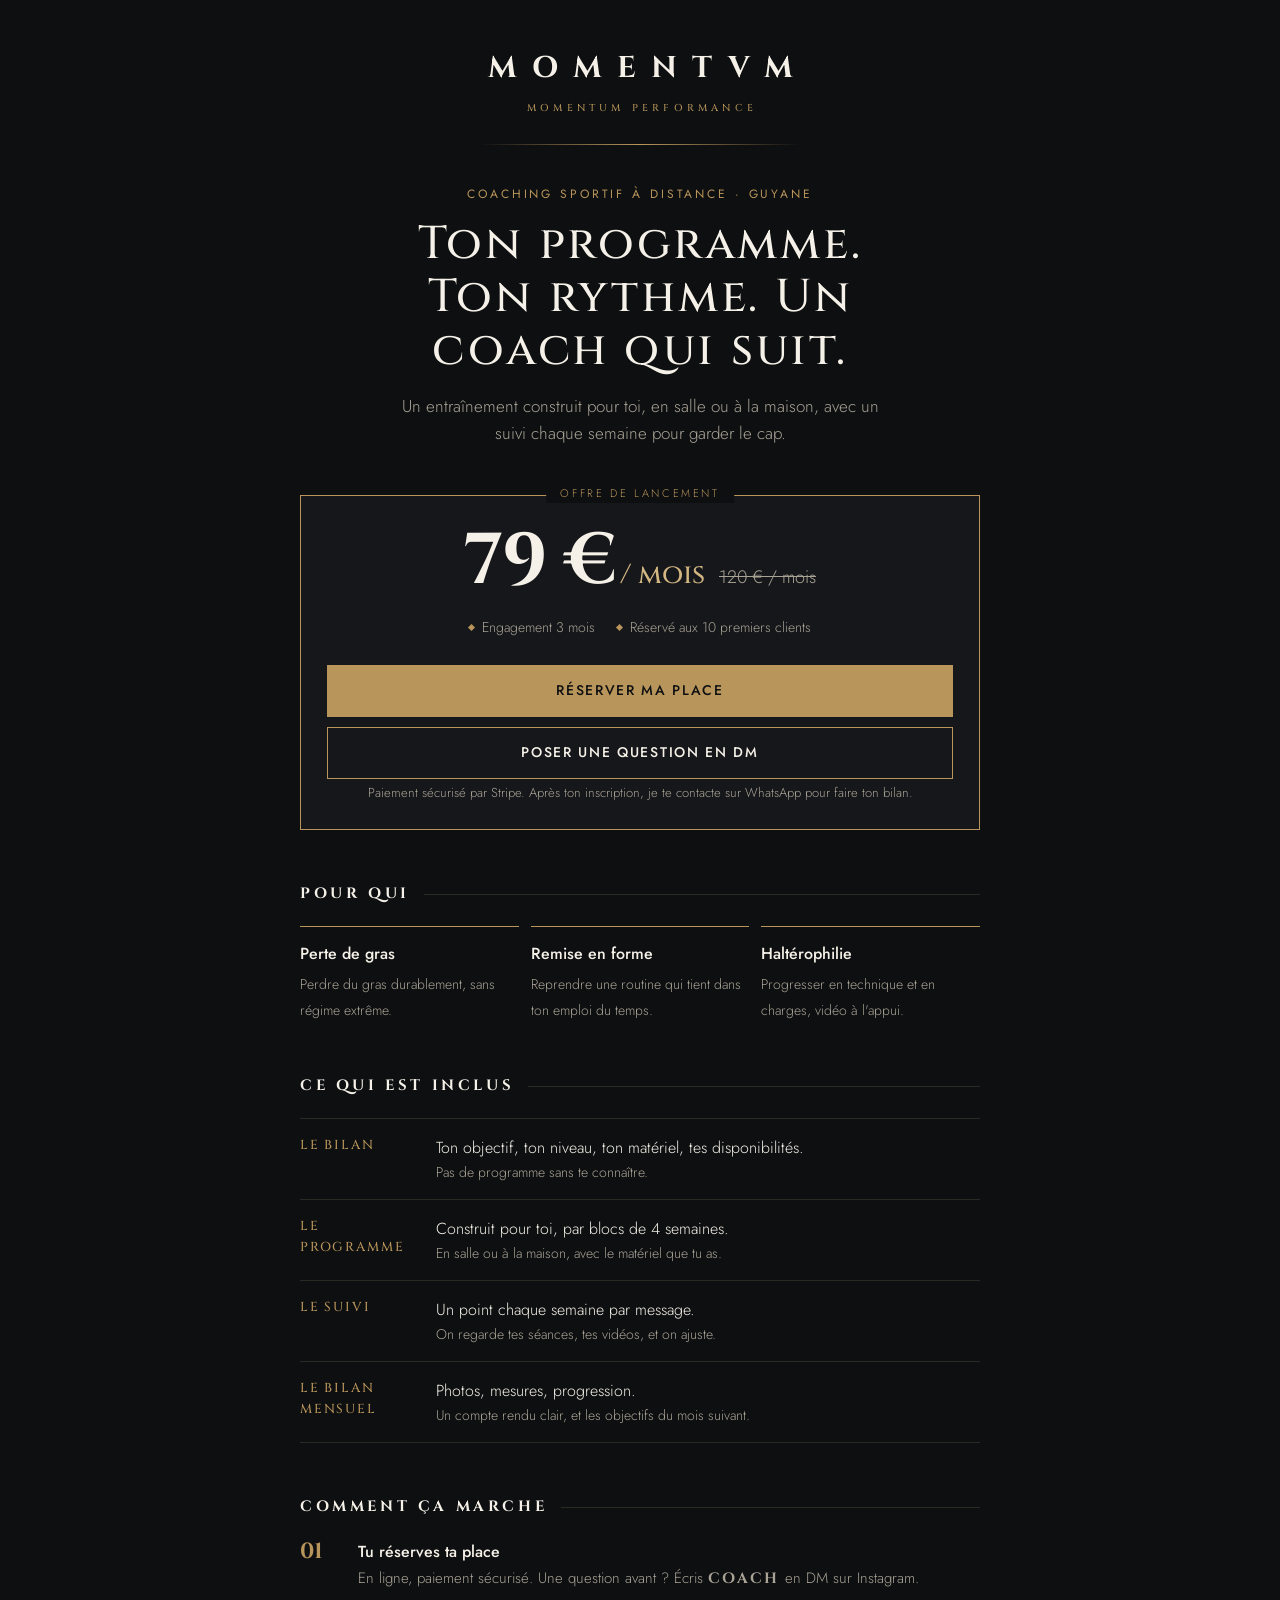
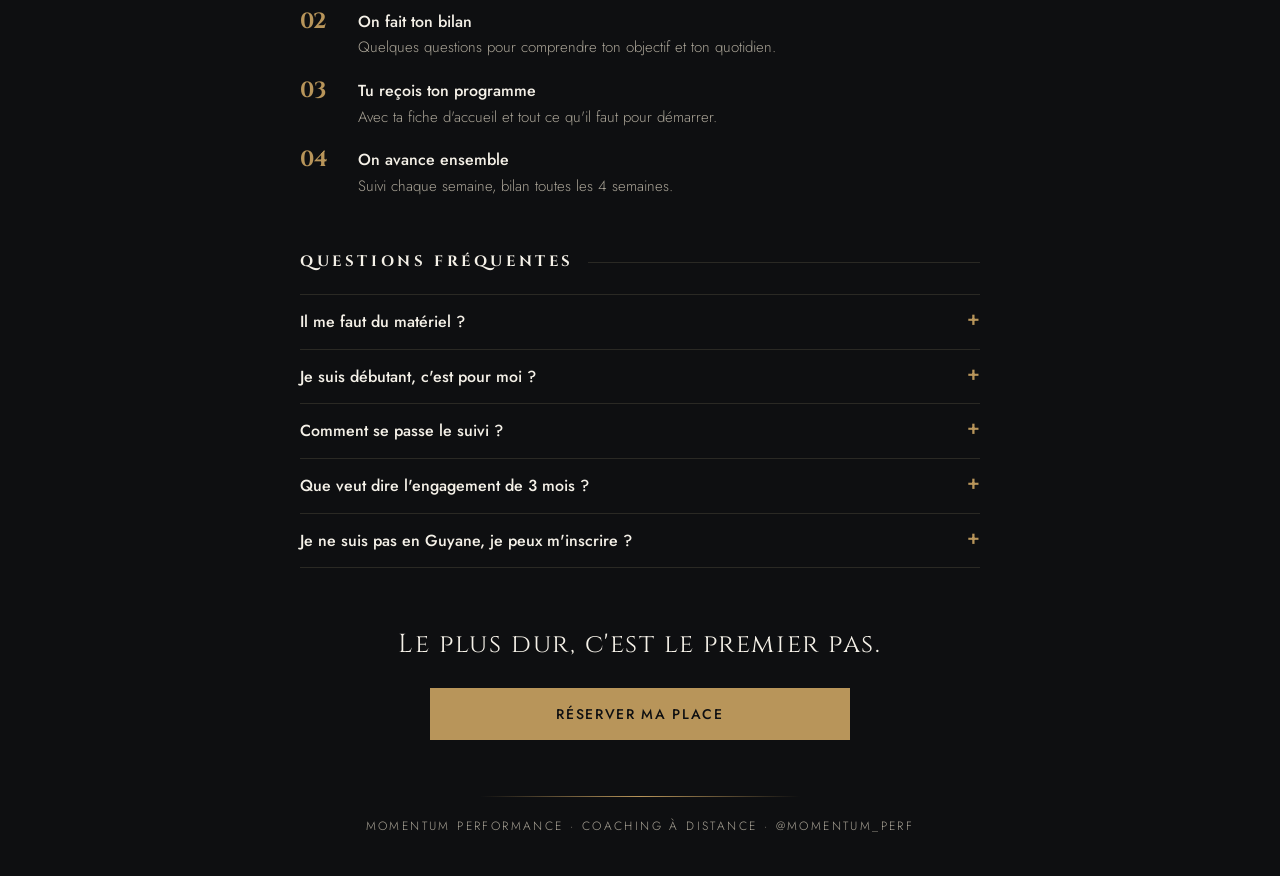
==== index.html @ ff05b8c0 "Add initial HTML structure for coaching website" ====
<!doctype html>
<html lang="fr">
<head>
<meta charset="utf-8">
<meta name="viewport" content="width=device-width,initial-scale=1,viewport-fit=cover">
<meta name="description" content="Coaching sportif à distance en Guyane : perte de gras, remise en forme, haltérophilie. Offre de lancement à 79 € par mois, réservée aux 10 premiers clients.">
<meta property="og:title" content="Momentum Performance · Coaching à distance">
<meta property="og:description" content="Offre de lancement : 79 € / mois au lieu de 120 €. 10 places.">
<title>Momentum Coaching à distance</title>
<link rel="preconnect" href="https://fonts.googleapis.com">
<link rel="preconnect" href="https://fonts.gstatic.com" crossorigin>
<link rel="stylesheet" href="https://fonts.googleapis.com/css2?family=Cinzel:wght@500;700&family=Jost:wght@300;400;500&display=swap">
<style>
/* Layout : une colonne étroite façon carte de membre ; bandeau noir, filets or, offre au centre */
:root{
  --bg:#0E0F11; --surface:#16171A; --line:#2A2924;
  --ivory:#F5F1E8; --muted:#A9A396; --gold:#B8955A; --gold-soft:#D3B783;
  --display:"Cinzel", "Trajan Pro", Georgia, serif;
  --body:"Jost", "Futura", "Avenir Next", system-ui, sans-serif;
  color-scheme:dark;
}
*{box-sizing:border-box}
body{background:var(--bg);color:var(--ivory);font-family:var(--body);font-weight:300;font-size:16px;line-height:1.6;margin:0}
.wrap{max-width:720px;margin:0 auto;padding-left:max(20px,env(safe-area-inset-left,0px));padding-right:max(20px,env(safe-area-inset-right,0px))}
a{color:inherit}
:focus-visible{outline:2px solid var(--gold);outline-offset:3px}

header{padding-block:44px 8px;text-align:center}
.mark{font-family:var(--display);font-weight:700;letter-spacing:.5em;font-size:clamp(22px,6vw,30px);margin-right:-.5em}
.mark-sub{font-family:var(--display);font-weight:500;letter-spacing:.42em;font-size:10px;color:var(--gold);margin-top:8px;margin-right:-.42em}
.rule{height:1px;background:linear-gradient(90deg,transparent,var(--gold),transparent);margin:28px auto 0;width:min(320px,70%)}

.hero{text-align:center;padding-block:32px 8px}
.eyebrow{font-size:12px;letter-spacing:.24em;text-transform:uppercase;color:var(--gold);font-weight:400}
h1{font-family:var(--display);font-weight:500;font-size:clamp(28px,7.4vw,46px);line-height:1.15;letter-spacing:.06em;margin:14px 0 16px;text-wrap:balance}
.lead{color:var(--muted);font-size:17px;max-width:30em;margin:0 auto}

.offer{margin:40px 0 0;border:1px solid var(--gold);padding:30px 26px 26px;position:relative;background:var(--surface)}
.offer::before{content:"Offre de lancement";position:absolute;top:-11px;left:50%;transform:translateX(-50%);background:var(--bg);padding:0 14px;font-size:11px;letter-spacing:.24em;text-transform:uppercase;color:var(--gold);white-space:nowrap}
.price{display:flex;align-items:baseline;justify-content:center;gap:14px;flex-wrap:wrap}
.price .now{font-family:var(--display);font-weight:700;font-size:clamp(52px,14vw,72px);line-height:1;color:var(--ivory)}
.price .now small{font-size:.38em;font-weight:500;color:var(--gold-soft);margin-left:4px}
.price .was{color:var(--muted);text-decoration:line-through;font-size:18px}
.terms{display:flex;justify-content:center;flex-wrap:wrap;gap:8px 22px;margin:18px 0 0;padding:0;list-style:none;font-size:14px;color:var(--muted)}
.terms li{display:flex;align-items:center;gap:8px}
.terms li::before{content:"";width:5px;height:5px;background:var(--gold);transform:rotate(45deg)}
.cta{display:flex;flex-direction:column;gap:10px;margin-top:26px}
.btn{display:flex;align-items:center;justify-content:center;min-height:52px;padding:12px 18px;text-decoration:none;font-weight:500;letter-spacing:.12em;text-transform:uppercase;font-size:14px;border:1px solid var(--gold);transition:background .2s,color .2s}
.btn.primary{background:var(--gold);color:var(--bg)}
.btn.primary:hover{background:var(--gold-soft)}
.btn.ghost{color:var(--ivory)}
.btn.ghost:hover{background:rgba(184,149,90,.12)}
.cta-note{text-align:center;font-size:13px;color:var(--muted);margin:4px 0 0}

h2{font-family:var(--display);font-weight:700;font-size:15px;letter-spacing:.24em;text-transform:uppercase;margin:0 0 20px;display:flex;align-items:center;gap:14px}
h2::after{content:"";flex:1;height:1px;background:var(--line)}
section.block{padding-block:52px 0}

.goals{display:grid;grid-template-columns:repeat(3,minmax(0,1fr));gap:12px}
.goal{border-top:1px solid var(--gold);padding-top:14px;min-width:0}
.goal b{display:block;font-weight:500;font-size:16px;margin-bottom:4px}
.goal span{color:var(--muted);font-size:14px}

.incl{display:grid;gap:0;margin:0;padding:0;list-style:none}
.incl li{display:grid;grid-template-columns:120px 1fr;gap:16px;padding:16px 0;border-bottom:1px solid var(--line)}
.incl li:first-child{border-top:1px solid var(--line)}
.incl dt,.incl .k{font-family:var(--display);font-weight:500;font-size:13px;letter-spacing:.14em;text-transform:uppercase;color:var(--gold)}
.incl .v{color:var(--ivory);min-width:0}
.incl .v span{display:block;color:var(--muted);font-size:14px}

.steps{counter-reset:s;display:grid;gap:18px;margin:0;padding:0;list-style:none}
.steps li{counter-increment:s;display:grid;grid-template-columns:44px 1fr;gap:14px;align-items:start}
.steps li::before{content:counter(s,decimal-leading-zero);font-family:var(--display);font-weight:700;color:var(--gold);font-size:22px;line-height:1.2}
.steps b{font-weight:500;display:block}
.steps span{color:var(--muted);font-size:15px}
.kw{font-family:var(--display);font-weight:700;letter-spacing:.14em;color:var(--gold-soft)}

details{border-bottom:1px solid var(--line);padding:14px 0}
details:first-of-type{border-top:1px solid var(--line)}
summary{cursor:pointer;font-weight:500;list-style:none;display:flex;justify-content:space-between;gap:16px}
summary::-webkit-details-marker{display:none}
summary::after{content:"+";color:var(--gold);font-size:20px;line-height:1}
details[open] summary::after{content:"–"}
details p{color:var(--muted);margin:10px 0 0;font-size:15px}

.final{text-align:center;padding-block:56px 20px}
.final p{font-family:var(--display);font-size:clamp(20px,5vw,26px);letter-spacing:.06em;margin:0 0 22px;text-wrap:balance}
.final .cta{max-width:420px;margin:0 auto}
footer{text-align:center;padding-block:36px 40px;color:var(--muted);font-size:12px;letter-spacing:.2em;text-transform:uppercase}
footer .rule{margin:0 auto 20px}

@media (max-width:560px){
  .goals{grid-template-columns:1fr}
  .incl li{grid-template-columns:1fr;gap:4px}
  .offer{padding:28px 18px 22px}
}
@media (prefers-reduced-motion:reduce){.btn{transition:none}}
</style>
</head>
<body>

<div class="wrap">
  <header>
    <div class="mark">MOMENTVM</div>
    <div class="mark-sub">MOMENTUM PERFORMANCE</div>
    <div class="rule"></div>
  </header>

  <section class="hero">
    <div class="eyebrow">Coaching sportif à distance · Guyane</div>
    <h1>Ton programme. Ton rythme. Un coach qui suit.</h1>
    <p class="lead">Un entraînement construit pour toi, en salle ou à la maison, avec un suivi chaque semaine pour garder le cap.</p>
  </section>

  <section class="offer" aria-label="Offre de lancement">
    <div class="price"><span class="now">79&nbsp;€<small>/ mois</small></span><span class="was">120 € / mois</span></div>
    <ul class="terms">
      <li>Engagement 3 mois</li>
      <li>Réservé aux 10 premiers clients</li>
    </ul>
    <div class="cta">
      <a class="btn primary" href="https://buy.stripe.com/bJebJ1dsj1pb5iCbSk3ZK00" target="_blank" rel="noopener">Réserver ma place</a>
      <a class="btn ghost" href="https://www.instagram.com/momentum_perf/" target="_blank" rel="noopener">Poser une question en DM</a>
    </div>
    <p class="cta-note">Paiement sécurisé par Stripe. Après ton inscription, je te contacte sur WhatsApp pour faire ton bilan.</p>
  </section>

  <section class="block">
    <h2>Pour qui</h2>
    <div class="goals">
      <div class="goal"><b>Perte de gras</b><span>Perdre du gras durablement, sans régime extrême.</span></div>
      <div class="goal"><b>Remise en forme</b><span>Reprendre une routine qui tient dans ton emploi du temps.</span></div>
      <div class="goal"><b>Haltérophilie</b><span>Progresser en technique et en charges, vidéo à l'appui.</span></div>
    </div>
  </section>

  <section class="block">
    <h2>Ce qui est inclus</h2>
    <ul class="incl">
      <li><span class="k">Le bilan</span><span class="v">Ton objectif, ton niveau, ton matériel, tes disponibilités.<span>Pas de programme sans te connaître.</span></span></li>
      <li><span class="k">Le programme</span><span class="v">Construit pour toi, par blocs de 4 semaines.<span>En salle ou à la maison, avec le matériel que tu as.</span></span></li>
      <li><span class="k">Le suivi</span><span class="v">Un point chaque semaine par message.<span>On regarde tes séances, tes vidéos, et on ajuste.</span></span></li>
      <li><span class="k">Le bilan mensuel</span><span class="v">Photos, mesures, progression.<span>Un compte rendu clair, et les objectifs du mois suivant.</span></span></li>
    </ul>
  </section>

  <section class="block">
    <h2>Comment ça marche</h2>
    <ol class="steps">
      <li><div><b>Tu réserves ta place</b><span>En ligne, paiement sécurisé. Une question avant ? Écris <span class="kw">COACH</span> en DM sur Instagram.</span></div></li>
      <li><div><b>On fait ton bilan</b><span>Quelques questions pour comprendre ton objectif et ton quotidien.</span></div></li>
      <li><div><b>Tu reçois ton programme</b><span>Avec ta fiche d'accueil et tout ce qu'il faut pour démarrer.</span></div></li>
      <li><div><b>On avance ensemble</b><span>Suivi chaque semaine, bilan toutes les 4 semaines.</span></div></li>
    </ol>
  </section>

  <section class="block">
    <h2>Questions fréquentes</h2>
    <details><summary>Il me faut du matériel ?</summary><p>Non. Le programme s'adapte à ce que tu as : salle complète, quelques haltères à la maison, ou rien du tout.</p></details>
    <details><summary>Je suis débutant, c'est pour moi ?</summary><p>Oui. Le bilan sert justement à partir de ton niveau réel, et les exercices sont expliqués.</p></details>
    <details><summary>Comment se passe le suivi ?</summary><p>Par message, chaque semaine. Tu m'envoies tes retours et tes vidéos, je corrige et j'ajuste le programme.</p></details>
    <details><summary>Que veut dire l'engagement de 3 mois ?</summary><p>L'offre de lancement à 79 € par mois s'entend pour 3 mois minimum : c'est le temps qu'il faut pour voir de vrais résultats.</p></details>
    <details><summary>Je ne suis pas en Guyane, je peux m'inscrire ?</summary><p>Oui. Le coaching est entièrement à distance : tu peux t'entraîner où tu veux.</p></details>
  </section>

  <section class="final">
    <p>Le plus dur, c'est le premier pas.</p>
    <div class="cta">
      <a class="btn primary" href="https://buy.stripe.com/bJebJ1dsj1pb5iCbSk3ZK00" target="_blank" rel="noopener">Réserver ma place</a>
    </div>
  </section>

  <footer>
    <div class="rule"></div>
    Momentum Performance · Coaching à distance · @momentum_perf
  </footer>
</div>

</body>
</html>
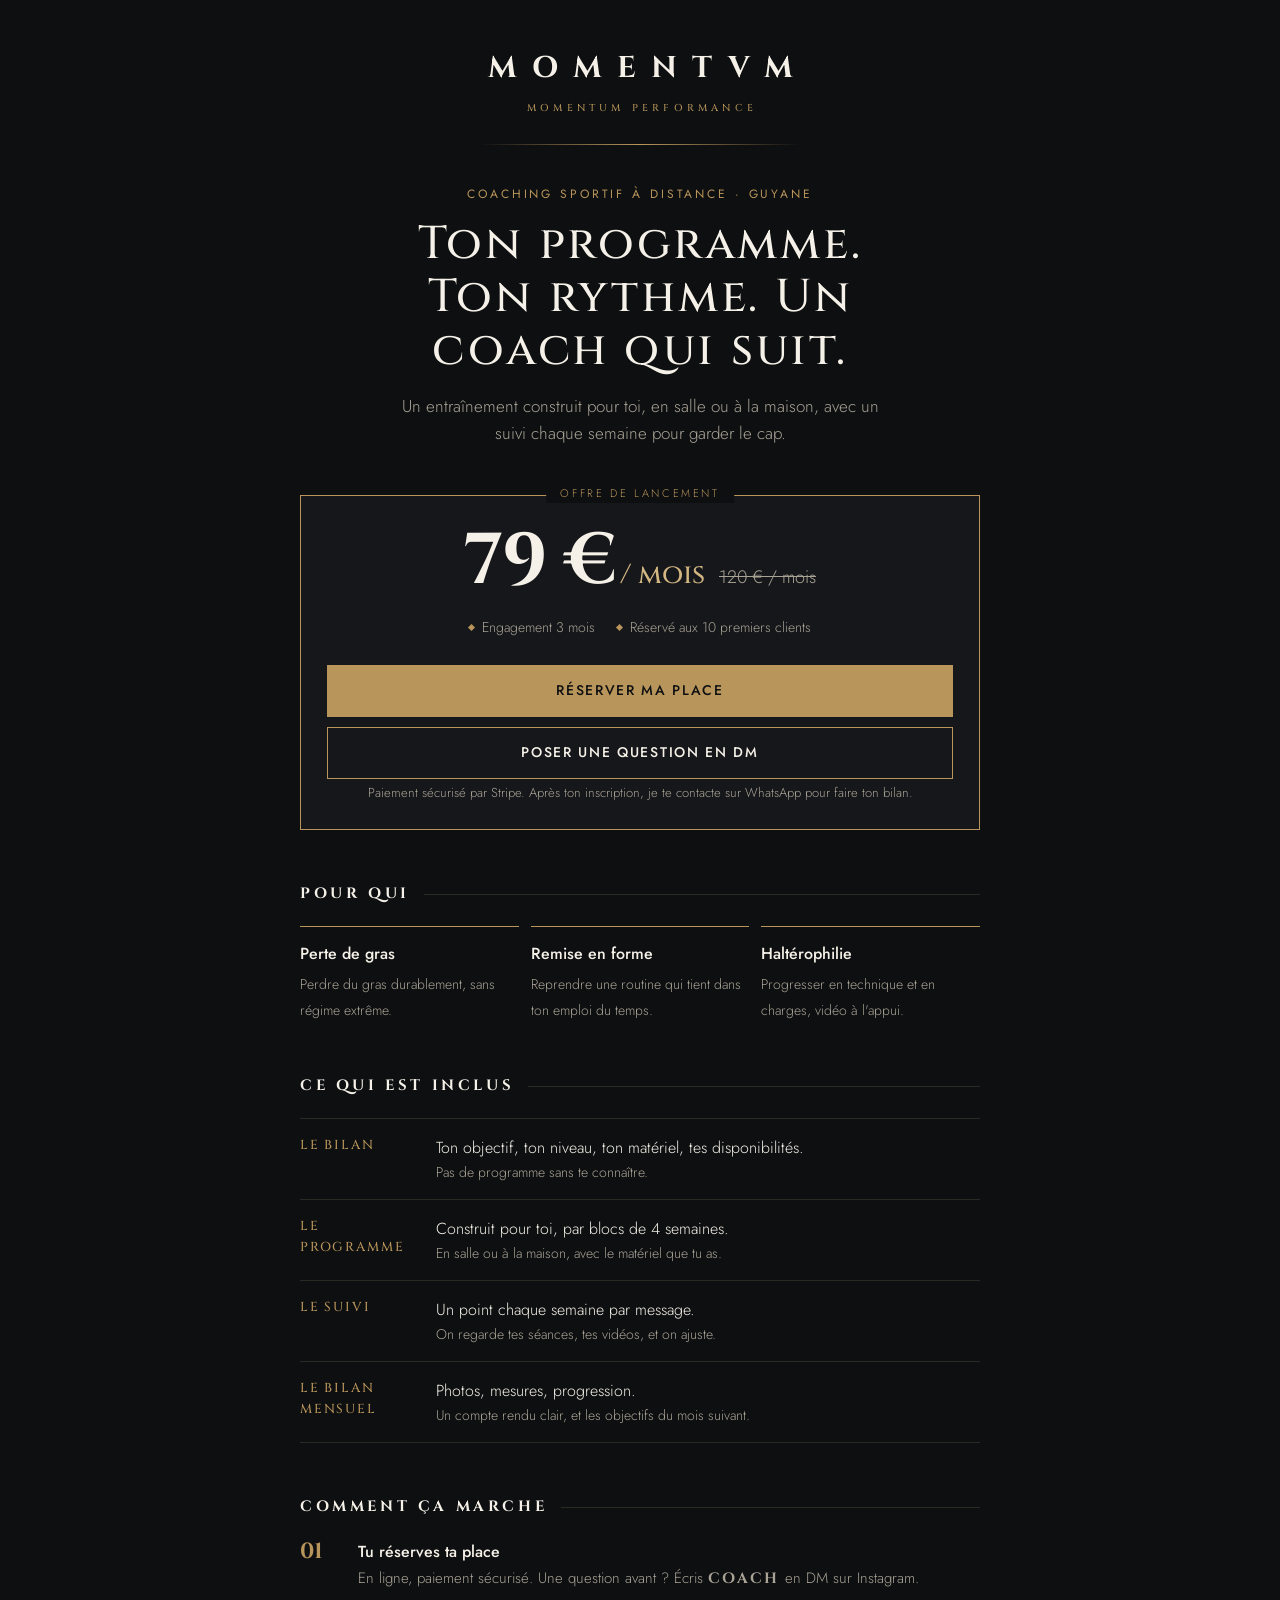
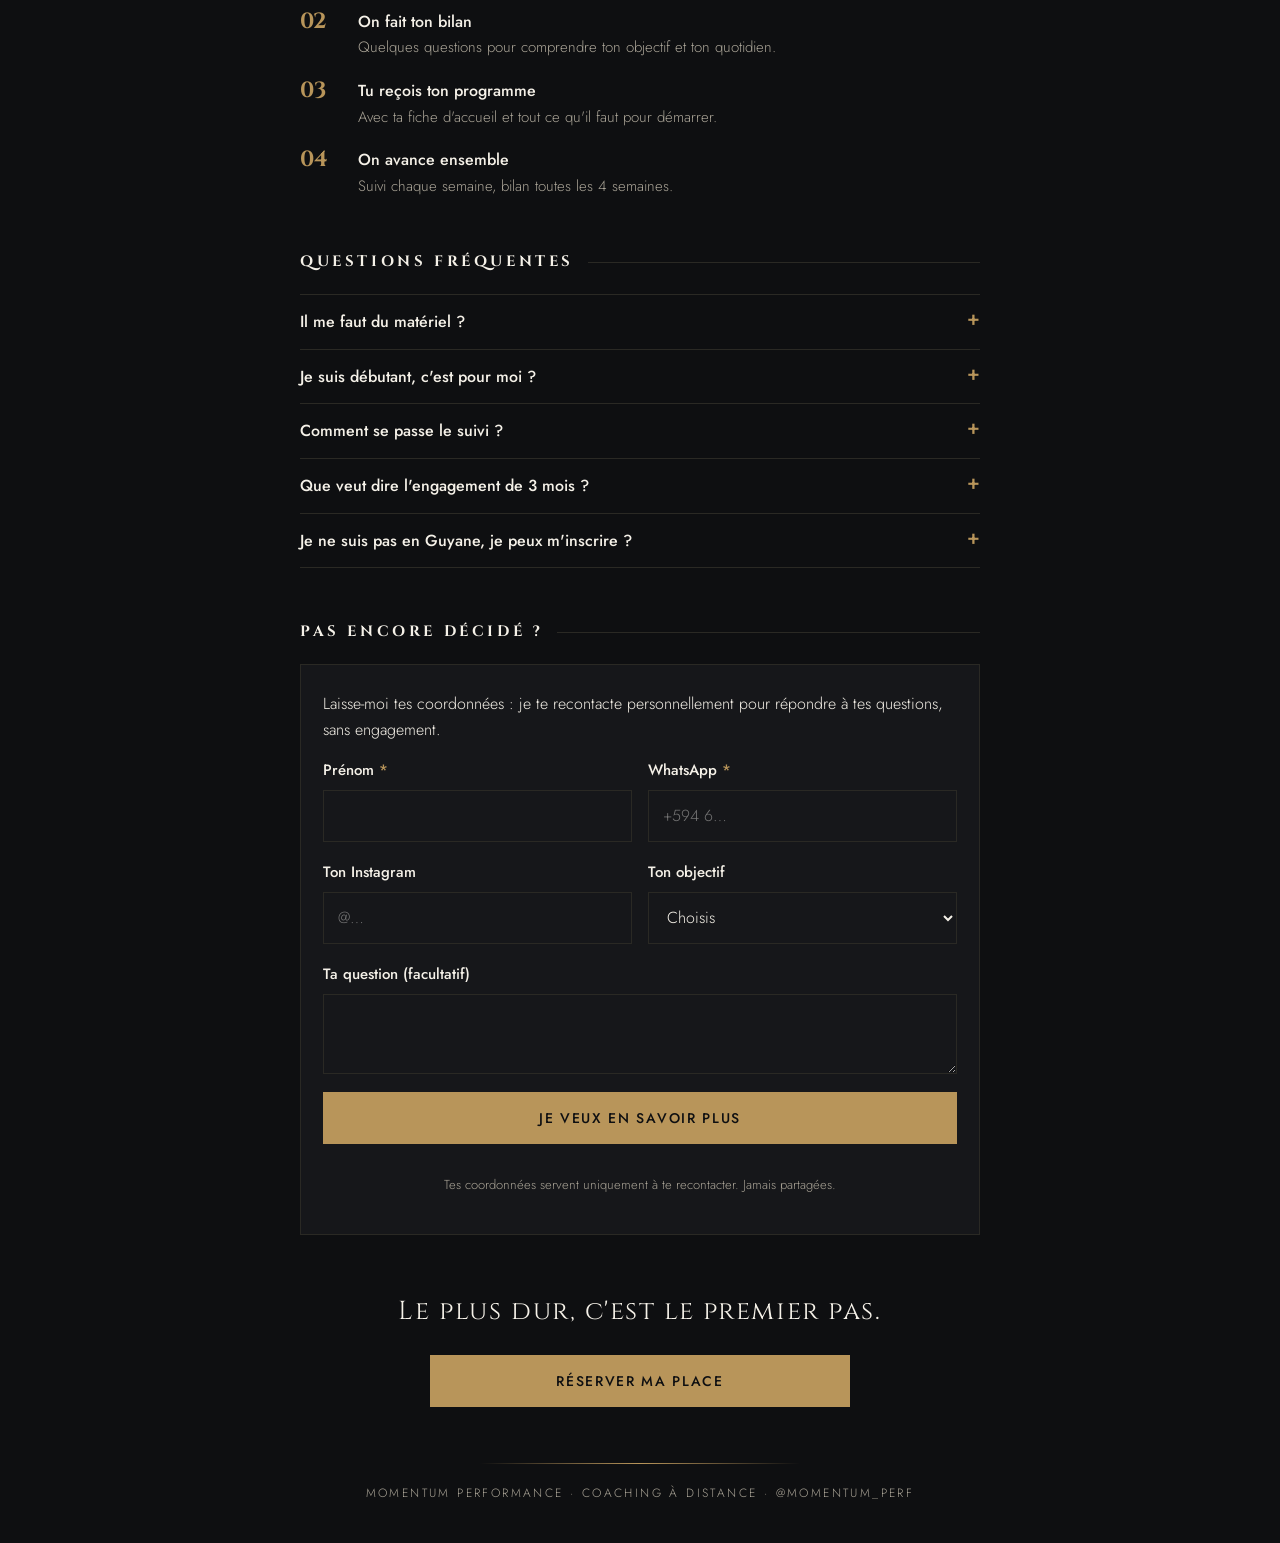
==== commit 6d2834f8: "Add files via upload" ====
--- a/index.html
+++ b/index.html
@@ -95,6 +95,18 @@
   .offer{padding:28px 18px 22px}
 }
 @media (prefers-reduced-motion:reduce){.btn{transition:none}}
+form{display:grid;gap:18px;margin-top:8px}
+.field{display:grid;gap:8px;min-width:0}
+.field label,.field legend{font-weight:500;font-size:15px}
+input[type=text],input[type=tel],select,textarea{width:100%;background:var(--surface);color:var(--ivory);border:1px solid var(--line);padding:12px 14px;font:inherit;font-size:16px;border-radius:0}
+input:focus,select:focus,textarea:focus{outline:none;border-color:var(--gold)}
+textarea{min-height:80px;resize:vertical}
+.two{display:grid;grid-template-columns:1fr 1fr;gap:16px}
+.req{color:var(--gold)}
+button.btn{width:100%;cursor:pointer;font-family:inherit}
+.privacy{color:var(--muted);font-size:13px;text-align:center}
+.lead-box{border:1px solid var(--line);background:var(--surface);padding:26px 22px}
+@media (max-width:560px){.two{grid-template-columns:1fr}}
 </style>
 </head>
 <body>
@@ -163,6 +175,32 @@
     <details><summary>Je ne suis pas en Guyane, je peux m'inscrire ?</summary><p>Oui. Le coaching est entièrement à distance : tu peux t'entraîner où tu veux.</p></details>
   </section>
 
+  <section class="block" id="infos">
+    <h2>Pas encore décidé ?</h2>
+    <div class="lead-box">
+    <p style="margin-top:0">Laisse-moi tes coordonnées : je te recontacte personnellement pour répondre à tes questions, sans engagement.</p>
+    <form action="https://formsubmit.co/05d08383090cf9cd5732a3a311790a12" method="POST">
+      <input type="hidden" name="_subject" value="🎯 Prospect Momentum – demande d'infos">
+      <input type="hidden" name="_template" value="table">
+      <input type="hidden" name="_captcha" value="false">
+      <input type="hidden" name="_next" value="https://jon-vann.github.io/momentum/merci-infos.html">
+      <input type="text" name="_honey" style="display:none" tabindex="-1" autocomplete="off">
+      <div class="two">
+        <div class="field"><label for="l-prenom">Prénom <span class="req">*</span></label><input id="l-prenom" type="text" name="Prénom" required></div>
+        <div class="field"><label for="l-wa">WhatsApp <span class="req">*</span></label><input id="l-wa" type="tel" name="WhatsApp" placeholder="+594 6…" required></div>
+      </div>
+      <div class="two">
+        <div class="field"><label for="l-insta">Ton Instagram</label><input id="l-insta" type="text" name="Instagram" placeholder="@…"></div>
+        <div class="field"><label for="l-obj">Ton objectif</label>
+          <select id="l-obj" name="Objectif"><option value="">Choisis</option><option>Perte de gras</option><option>Remise en forme</option><option>Prise de muscle</option><option>Haltérophilie / performance</option><option>Autre</option></select></div>
+      </div>
+      <div class="field"><label for="l-q">Ta question (facultatif)</label><textarea id="l-q" name="Question"></textarea></div>
+      <button class="btn primary" type="submit">Je veux en savoir plus</button>
+      <p class="privacy">Tes coordonnées servent uniquement à te recontacter. Jamais partagées.</p>
+    </form>
+    </div>
+  </section>
+
   <section class="final">
     <p>Le plus dur, c'est le premier pas.</p>
     <div class="cta">
